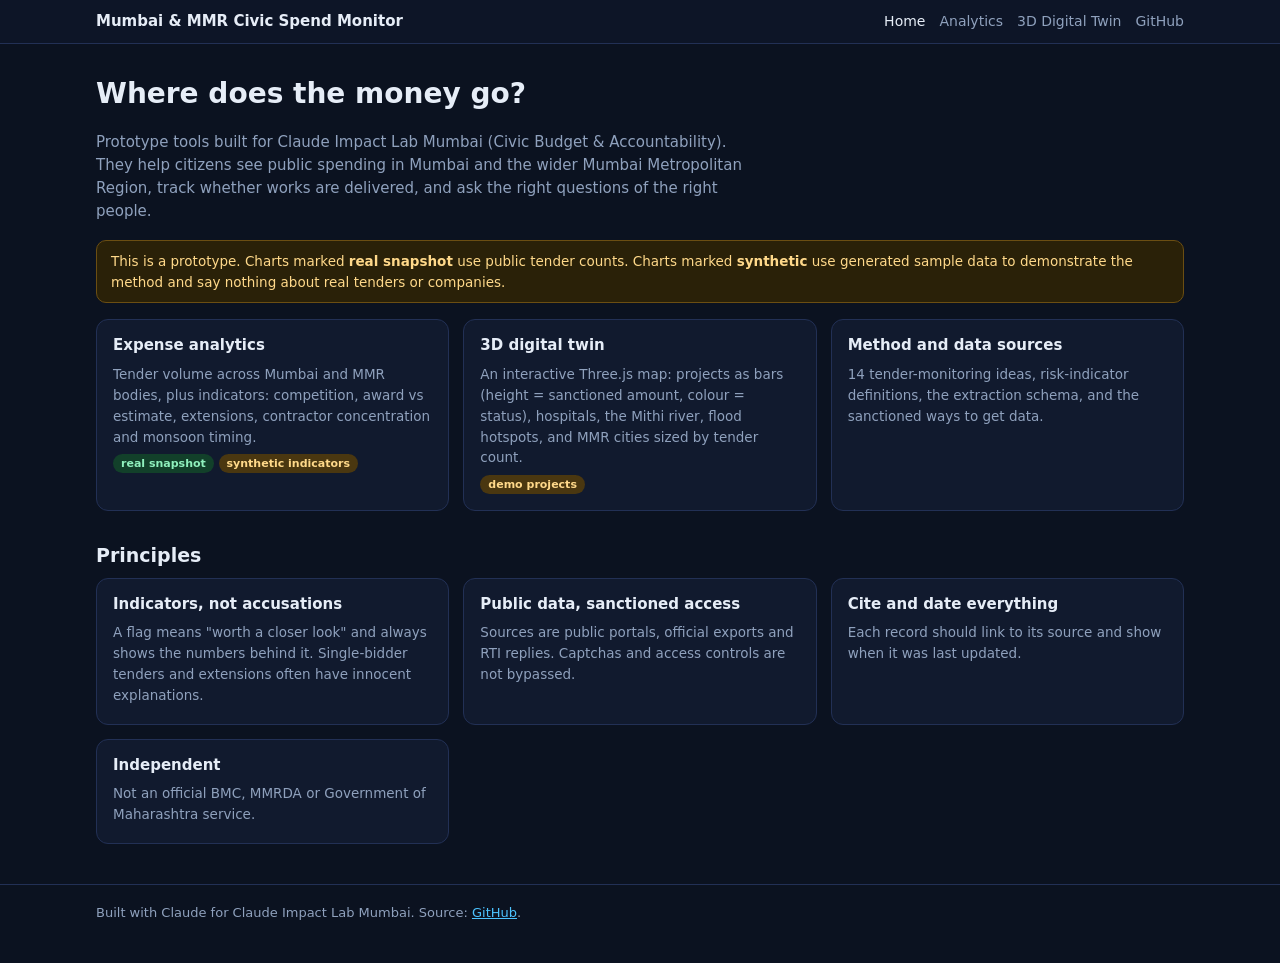
==== docs/index.html @ e54255c5 "Add GitHub Pages site: Mumbai and MMR expense analytics, MMR layer in 3D twin, Pages workflow Co-Aut" ====
<!doctype html>
<html lang="en">
<head>
<meta charset="utf-8">
<meta name="viewport" content="width=device-width, initial-scale=1">
<title>Mumbai &amp; MMR Civic Spend Monitor</title>
<meta name="description" content="Prototype tools to monitor public spending in Mumbai and the Mumbai Metropolitan Region: tender analytics and a 3D digital twin.">
<link rel="stylesheet" href="assets/site.css">
</head>
<body>
<header class="site"><div class="wrap">
  <strong>Mumbai &amp; MMR Civic Spend Monitor</strong>
  <nav><a href="index.html" aria-current="page">Home</a><a href="analytics.html">Analytics</a><a href="twin/">3D Digital Twin</a><a href="https://github.com/akashtalole/CIL-MUM-Civic-Budget-Accountability">GitHub</a></nav>
</div></header>
<main class="wrap">
  <h1>Where does the money go?</h1>
  <p class="lead">Prototype tools built for Claude Impact Lab Mumbai (Civic Budget &amp; Accountability). They help citizens see public spending in Mumbai and the wider Mumbai Metropolitan Region, track whether works are delivered, and ask the right questions of the right people.</p>
  <div class="banner">This is a prototype. Charts marked <b>real snapshot</b> use public tender counts. Charts marked <b>synthetic</b> use generated sample data to demonstrate the method and say nothing about real tenders or companies.</div>

  <div class="grid cols-3">
    <a class="card" href="analytics.html" style="text-decoration:none;color:inherit"><h3>Expense analytics</h3><p>Tender volume across Mumbai and MMR bodies, plus indicators: competition, award vs estimate, extensions, contractor concentration and monsoon timing.</p><span class="tag real">real snapshot</span> <span class="tag syn">synthetic indicators</span></a>
    <a class="card" href="twin/" style="text-decoration:none;color:inherit"><h3>3D digital twin</h3><p>An interactive Three.js map: projects as bars (height = sanctioned amount, colour = status), hospitals, the Mithi river, flood hotspots, and MMR cities sized by tender count.</p><span class="tag syn">demo projects</span></a>
    <a class="card" href="https://github.com/akashtalole/CIL-MUM-Civic-Budget-Accountability/blob/main/docs/EXPENSE_MONITORING.md" style="text-decoration:none;color:inherit"><h3>Method and data sources</h3><p>14 tender-monitoring ideas, risk-indicator definitions, the extraction schema, and the sanctioned ways to get data.</p></a>
  </div>

  <h2>Principles</h2>
  <div class="grid cols-2">
    <div class="card"><h3>Indicators, not accusations</h3><p>A flag means "worth a closer look" and always shows the numbers behind it. Single-bidder tenders and extensions often have innocent explanations.</p></div>
    <div class="card"><h3>Public data, sanctioned access</h3><p>Sources are public portals, official exports and RTI replies. Captchas and access controls are not bypassed.</p></div>
    <div class="card"><h3>Cite and date everything</h3><p>Each record should link to its source and show when it was last updated.</p></div>
    <div class="card"><h3>Independent</h3><p>Not an official BMC, MMRDA or Government of Maharashtra service.</p></div>
  </div>
</main>
<footer><div class="wrap">Built with Claude for Claude Impact Lab Mumbai. Source: <a href="https://github.com/akashtalole/CIL-MUM-Civic-Budget-Accountability">GitHub</a>.</div></footer>
</body>
</html>
---- docs/assets/site.css ----
:root{--bg:#0b1220;--panel:#111a2e;--line:#223055;--ink:#e6edf7;--mute:#8fa1bd;--accent:#4cc3ff;--ok:#2ecc71;--warn:#f5a623;--bad:#ff4d4f}
*{box-sizing:border-box}
html,body{margin:0;background:var(--bg);color:var(--ink);font:15px/1.55 system-ui,-apple-system,Segoe UI,Roboto,sans-serif}
a{color:var(--accent)}
.wrap{max-width:1120px;margin:0 auto;padding:0 16px}
header.site{border-bottom:1px solid var(--line);background:#0d1527;position:sticky;top:0;z-index:5}
header.site .wrap{display:flex;gap:18px;align-items:center;flex-wrap:wrap;padding-top:10px;padding-bottom:10px}
header.site strong{font-size:15px}
header.site nav{display:flex;gap:14px;flex-wrap:wrap;margin-left:auto}
header.site nav a{color:var(--mute);text-decoration:none;font-size:14px}
header.site nav a[aria-current="page"],header.site nav a:hover{color:var(--ink)}
h1{font-size:28px;margin:28px 0 6px}h2{font-size:19px;margin:30px 0 8px}h3{font-size:15px;margin:0 0 6px}
.lead{color:var(--mute);max-width:70ch}
.banner{border:1px solid #6b4e12;background:#2a2108;color:#ffd98a;border-radius:10px;padding:10px 14px;margin:16px 0;font-size:13.5px}
.banner.real{border-color:#1f5a3a;background:#0e2a1d;color:#a8f0c8}
.grid{display:grid;gap:14px}
.cols-2{grid-template-columns:repeat(auto-fit,minmax(320px,1fr))}
.cols-3{grid-template-columns:repeat(auto-fit,minmax(250px,1fr))}
.kpis{grid-template-columns:repeat(auto-fit,minmax(150px,1fr))}
.card{background:var(--panel);border:1px solid var(--line);border-radius:12px;padding:14px 16px}
.card p{margin:4px 0;color:var(--mute);font-size:13.5px}
.kpi .v{font-size:24px;font-weight:700}.kpi .l{color:var(--mute);font-size:12.5px}
.chart{position:relative;height:300px}
.tag{display:inline-block;font-size:11px;font-weight:700;padding:1px 8px;border-radius:999px;background:#1d2a4a;color:var(--mute)}
.tag.real{background:#12402a;color:#8ff0bd}.tag.syn{background:#4a3710;color:#ffd98a}
.controls{display:flex;gap:10px;flex-wrap:wrap;align-items:center;margin:14px 0}
select,button,input{background:#0b1220;color:var(--ink);border:1px solid var(--line);border-radius:8px;padding:7px 10px;font:inherit}
button{cursor:pointer}button:hover{border-color:var(--accent)}
table{width:100%;border-collapse:collapse;font-size:13.5px}
th,td{text-align:left;padding:6px 8px;border-bottom:1px solid #1d2a4a;vertical-align:top}
th{color:var(--mute);font-weight:600;cursor:default}
.scroll{overflow-x:auto}
.flag{display:inline-block;background:#3a1517;color:#ffc9ca;border-radius:6px;padding:0 6px;margin:1px 3px 1px 0;font-size:12px}
footer{border-top:1px solid var(--line);margin-top:40px;padding:18px 0 40px;color:var(--mute);font-size:13px}
code{background:#0b1220;border:1px solid var(--line);border-radius:5px;padding:0 5px}
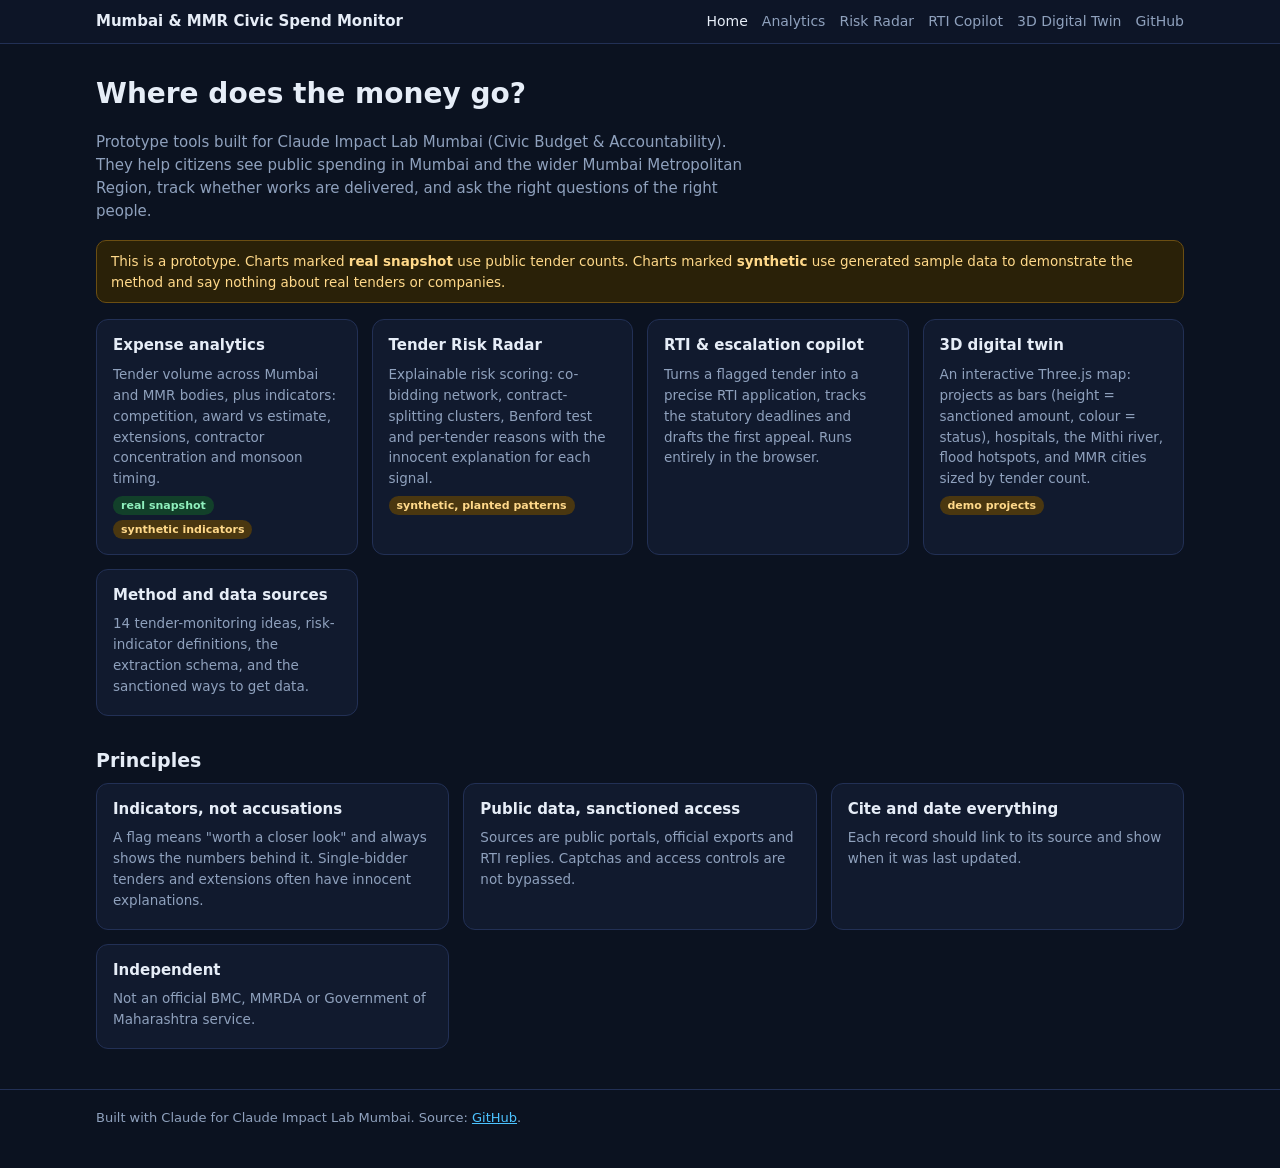
==== commit 66a14c98: "Add advanced layer: risk engine, Risk Radar, RTI copilot, extraction pipeline, solution-stack doc, t" ====
--- a/docs/index.html
+++ b/docs/index.html
@@ -10,7 +10,7 @@
 <body>
 <header class="site"><div class="wrap">
   <strong>Mumbai &amp; MMR Civic Spend Monitor</strong>
-  <nav><a href="index.html" aria-current="page">Home</a><a href="analytics.html">Analytics</a><a href="twin/">3D Digital Twin</a><a href="https://github.com/akashtalole/CIL-MUM-Civic-Budget-Accountability">GitHub</a></nav>
+  <nav><a href="index.html" aria-current="page">Home</a><a href="analytics.html">Analytics</a><a href="radar.html">Risk Radar</a><a href="rti.html">RTI Copilot</a><a href="twin/">3D Digital Twin</a><a href="https://github.com/akashtalole/CIL-MUM-Civic-Budget-Accountability">GitHub</a></nav>
 </div></header>
 <main class="wrap">
   <h1>Where does the money go?</h1>
@@ -19,6 +19,8 @@
 
   <div class="grid cols-3">
     <a class="card" href="analytics.html" style="text-decoration:none;color:inherit"><h3>Expense analytics</h3><p>Tender volume across Mumbai and MMR bodies, plus indicators: competition, award vs estimate, extensions, contractor concentration and monsoon timing.</p><span class="tag real">real snapshot</span> <span class="tag syn">synthetic indicators</span></a>
+    <a class="card" href="radar.html" style="text-decoration:none;color:inherit"><h3>Tender Risk Radar</h3><p>Explainable risk scoring: co-bidding network, contract-splitting clusters, Benford test and per-tender reasons with the innocent explanation for each signal.</p><span class="tag syn">synthetic, planted patterns</span></a>
+    <a class="card" href="rti.html" style="text-decoration:none;color:inherit"><h3>RTI &amp; escalation copilot</h3><p>Turns a flagged tender into a precise RTI application, tracks the statutory deadlines and drafts the first appeal. Runs entirely in the browser.</p></a>
     <a class="card" href="twin/" style="text-decoration:none;color:inherit"><h3>3D digital twin</h3><p>An interactive Three.js map: projects as bars (height = sanctioned amount, colour = status), hospitals, the Mithi river, flood hotspots, and MMR cities sized by tender count.</p><span class="tag syn">demo projects</span></a>
     <a class="card" href="https://github.com/akashtalole/CIL-MUM-Civic-Budget-Accountability/blob/main/docs/EXPENSE_MONITORING.md" style="text-decoration:none;color:inherit"><h3>Method and data sources</h3><p>14 tender-monitoring ideas, risk-indicator definitions, the extraction schema, and the sanctioned ways to get data.</p></a>
   </div>
